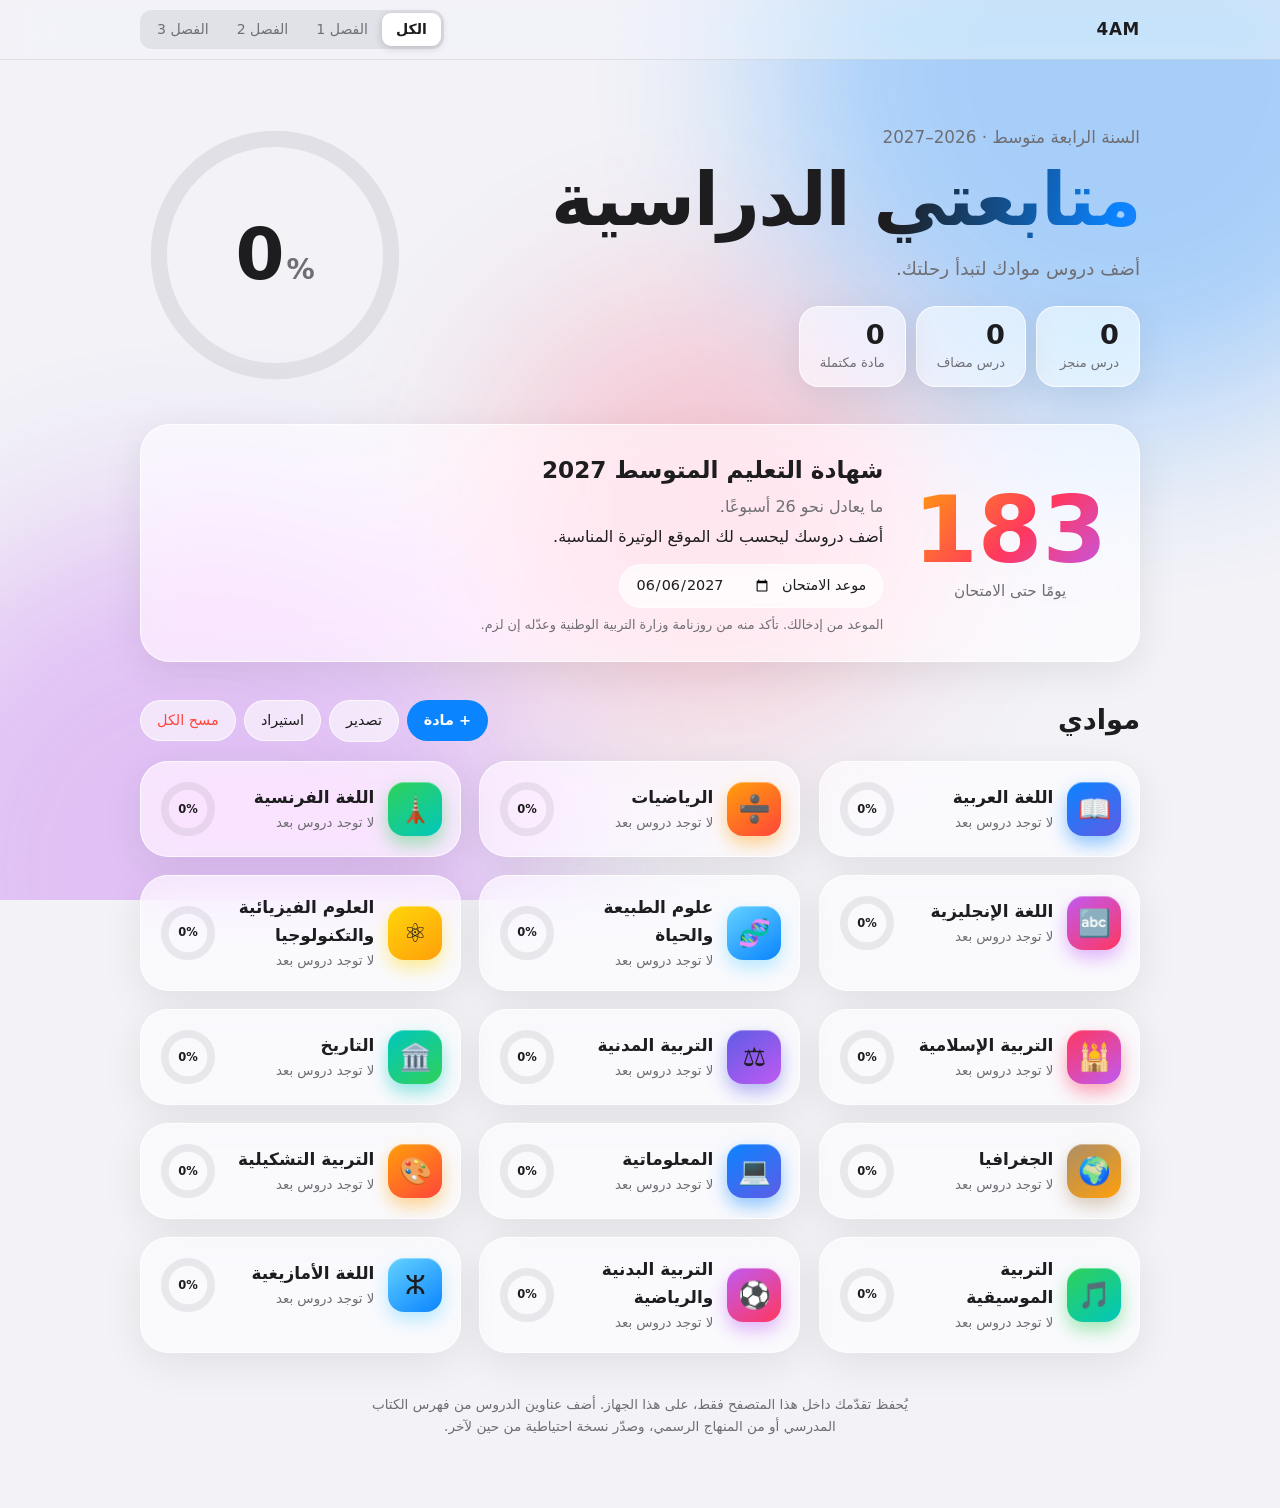
==== index.html @ 8579cd79 "Add files via upload" ====
<!doctype html>
<html lang="ar" dir="rtl">
<head>
<meta charset="utf-8">
<meta name="viewport" content="width=device-width, initial-scale=1, viewport-fit=cover">
<meta name="color-scheme" content="light dark">
<title>متابعة دراسية · 4 متوسط 2026–2027</title>
<link rel="stylesheet" href="style.css">
</head>
<body>
<div class="orbs" aria-hidden="true"><i></i><i></i><i></i></div>
<header class="bar"><div class="bar-in">
  <b class="logo">4AM</b>
  <div class="seg" id="terms" role="group" aria-label="الفصل الدراسي">
    <span class="thumb"></span>
    <button data-term="all">الكل</button><button data-term="1">الفصل 1</button><button data-term="2">الفصل 2</button><button data-term="3">الفصل 3</button>
  </div>
</div></header>

<main>
  <section class="hero">
    <div class="hero-t">
      <p class="sub">السنة الرابعة متوسط · 2026–2027</p>
      <h1>متابعتي الدراسية</h1>
      <p id="msg" class="msg" aria-live="polite"></p>
      <div class="chips">
        <div class="chip"><b id="cD">0</b><span>درس منجز</span></div>
        <div class="chip"><b id="cN">0</b><span>درس مضاف</span></div>
        <div class="chip"><b id="cS">0</b><span>مادة مكتملة</span></div>
      </div>
    </div>
    <div class="ring big-ring">
      <svg viewBox="0 0 200 200" aria-hidden="true"><defs><linearGradient id="g" x1="0" y1="0" x2="1" y2="1"><stop offset="0" stop-color="#0a84ff"/><stop offset=".5" stop-color="#bf5af2"/><stop offset="1" stop-color="#ff375f"/></linearGradient></defs>
        <circle class="bg" cx="100" cy="100" r="86" pathLength="100"/><circle id="hr" class="fg" cx="100" cy="100" r="86" pathLength="100" stroke="url(#g)"/></svg>
      <div class="ring-n"><span id="pct">0</span><small>%</small></div>
    </div>
  </section>

  <section class="bem" aria-label="العد التنازلي لشهادة التعليم المتوسط">
    <div class="bem-n"><b id="bemD">0</b><span id="bemU"></span></div>
    <div class="bem-t">
      <h2>شهادة التعليم المتوسط 2027</h2>
      <p id="bemS" class="bem-p mut"></p>
      <p id="bemP" class="bem-p"></p>
      <label class="pill dateP">موعد الامتحان <input type="date" id="bemDate"></label>
      <small class="mut">الموعد من إدخالك. تأكد منه من روزنامة وزارة التربية الوطنية وعدّله إن لزم.</small>
    </div>
  </section>

  <div class="sec-h">
    <h2>موادي</h2>
    <div class="tools">
      <button class="pill pri" id="addSubject">+ مادة</button>
      <button class="pill" id="exp">تصدير</button>
      <button class="pill" id="imp">استيراد</button>
      <button class="pill danger" id="rst">مسح الكل</button>
    </div>
  </div>
  <div id="grid" class="grid intro"></div>
  <p class="note">يُحفظ تقدّمك داخل هذا المتصفح فقط، على هذا الجهاز. أضف عناوين الدروس من فهرس الكتاب المدرسي أو من المنهاج الرسمي، وصدّر نسخة احتياطية من حين لآخر.</p>
</main>

<div id="sheet" class="sheet" hidden><div class="back" data-close></div><section class="panel" role="dialog" aria-modal="true" aria-labelledby="sT"></section></div>
<div id="fx" aria-hidden="true"></div>
<div id="toast" role="status" aria-live="polite"></div>
<input type="file" id="file" accept="application/json" hidden>
<script src="app.js"></script>
</body>
</html>
---- style.css ----
:root{--bg:#f2f2f7;--tx:#1d1d1f;--mu:#6e6e73;--glass:rgba(255,255,255,.6);--gb:rgba(255,255,255,.75);--ln:rgba(0,0,0,.08);--fill:rgba(120,120,128,.14);--thumb:#fff;--ac:#0a84ff;--dg:#ff453a;--sh:0 10px 40px rgba(0,0,0,.08);--ob:.32;
  font-family:-apple-system,BlinkMacSystemFont,"SF Pro Display","SF Arabic","Segoe UI",Tahoma,"Noto Sans Arabic",system-ui,sans-serif}
@media (prefers-color-scheme:dark){:root{--bg:#000;--tx:#f5f5f7;--mu:#a1a1a6;--glass:rgba(44,44,46,.55);--gb:rgba(255,255,255,.1);--ln:rgba(255,255,255,.1);--fill:rgba(120,120,128,.28);--thumb:#636366;--sh:0 10px 40px rgba(0,0,0,.5);--ob:.4}}
*{box-sizing:border-box}
body{margin:0;background:var(--bg);color:var(--tx);line-height:1.65;-webkit-text-size-adjust:100%;padding:0 env(safe-area-inset-right) env(safe-area-inset-bottom) env(safe-area-inset-left)}
button,input,select,textarea{font:inherit;color:inherit}button{cursor:pointer}
button:active{transform:scale(.96)}
:focus-visible{outline:3px solid var(--ac);outline-offset:2px}

.orbs{position:fixed;inset:0;overflow:hidden;z-index:-1}
.orbs i{position:absolute;width:55vmax;height:55vmax;border-radius:50%;filter:blur(90px);opacity:var(--ob);animation:drift 22s ease-in-out infinite alternate}
.orbs i:nth-child(1){background:#0a84ff;top:-22vmax;right:-15vmax}
.orbs i:nth-child(2){background:#bf5af2;bottom:-25vmax;left:-12vmax;animation-delay:-8s}
.orbs i:nth-child(3){background:#ff375f;width:34vmax;height:34vmax;top:32%;left:38%;opacity:calc(var(--ob) * .7);animation-delay:-14s}
@keyframes drift{to{transform:translate(7vmax,5vmax) scale(1.18)}}

.bar{position:sticky;top:0;z-index:20;padding-top:env(safe-area-inset-top);background:color-mix(in srgb,var(--bg) 55%,transparent);-webkit-backdrop-filter:saturate(180%) blur(24px);backdrop-filter:saturate(180%) blur(24px);border-bottom:1px solid var(--ln)}
.bar-in{max-width:1040px;margin:auto;padding:10px 20px;display:flex;align-items:center;justify-content:space-between;gap:12px}
.logo{font-size:1.05rem;font-weight:800;letter-spacing:.04em}
.seg{position:relative;display:flex;background:var(--fill);border-radius:12px;padding:3px}
.seg button{position:relative;z-index:1;border:0;background:none;padding:5px 14px;border-radius:9px;font-size:.88rem;color:var(--mu);transition:color .25s}
.seg button[aria-pressed=true]{color:var(--tx);font-weight:600}
.thumb{position:absolute;top:3px;bottom:3px;left:0;width:0;border-radius:9px;background:var(--thumb);box-shadow:0 2px 8px rgba(0,0,0,.18);transition:transform .45s cubic-bezier(.2,.9,.25,1.1),width .3s}

main{max-width:1040px;margin:auto;padding:12px 20px 70px}
.hero{display:grid;grid-template-columns:1fr auto;gap:36px;align-items:center;padding:48px 0 34px}
.sub{margin:0;color:var(--mu);font-size:1.05rem;font-weight:500}
h1{margin:4px 0 10px;font-size:clamp(2.5rem,7.5vw,4.6rem);line-height:1.2;font-weight:800;letter-spacing:-.02em;background:linear-gradient(100deg,var(--tx) 25%,#0a84ff,#bf5af2,#ff375f,var(--tx) 75%);background-size:260% 100%;-webkit-background-clip:text;background-clip:text;color:transparent;animation:shine 9s linear infinite}
@keyframes shine{to{background-position:-260% 0}}
.msg{margin:0 0 22px;font-size:1.15rem;color:var(--mu);max-width:30ch}
.chips{display:flex;flex-wrap:wrap;gap:10px}
.chip{display:grid;padding:12px 20px;border-radius:20px;background:var(--glass);border:1px solid var(--gb);-webkit-backdrop-filter:blur(24px) saturate(180%);backdrop-filter:blur(24px) saturate(180%);box-shadow:var(--sh);min-width:104px}
.chip b{font-size:1.7rem;line-height:1.2;font-variant-numeric:tabular-nums}.chip span{color:var(--mu);font-size:.82rem}

.ring{position:relative;display:grid;place-items:center}
.ring svg{width:100%;transform:rotate(-90deg)}
.ring circle{fill:none;stroke-width:12;stroke-linecap:round}
.ring .bg{stroke:var(--fill)}
.ring .fg{stroke-dasharray:100;stroke-dashoffset:100;transition:stroke-dashoffset 1.1s cubic-bezier(.2,.8,.2,1),opacity .3s}
.big-ring{width:min(62vw,270px)}
.big-ring .fg{filter:drop-shadow(0 0 10px rgba(191,90,242,.55))}
.ring-n{position:absolute;display:flex;align-items:baseline;gap:2px;font-weight:800;font-size:clamp(2.8rem,10vw,4.4rem);font-variant-numeric:tabular-nums;direction:ltr}
.ring-n small{font-size:.4em;color:var(--mu);font-weight:600}
.ring.sm{width:58px;flex:none}.ring.sm circle{stroke-width:8}.ring.sm .fg{stroke:var(--c1)}
.ring.sm em{position:absolute;font-style:normal;font-size:.72rem;font-weight:700;direction:ltr}

.sec-h{display:flex;flex-wrap:wrap;align-items:center;justify-content:space-between;gap:12px;margin:8px 0 18px}
h2{margin:0;font-size:1.7rem;font-weight:700}
.tools{display:flex;flex-wrap:wrap;gap:8px}
.pill{border:0;background:var(--glass);border:1px solid var(--gb);-webkit-backdrop-filter:blur(20px);backdrop-filter:blur(20px);padding:8px 16px;border-radius:99px;font-size:.9rem;transition:background .2s,transform .15s}
.pill:hover{background:var(--fill)}
.pill.pri{background:var(--ac);color:#fff;border-color:transparent;font-weight:600}.pill.pri:hover{background:var(--ac);filter:brightness(1.1)}
.danger{color:var(--dg)}

.grid{display:grid;grid-template-columns:repeat(auto-fill,minmax(300px,1fr));gap:18px}
.card{position:relative;border-radius:28px;background:var(--glass);border:1px solid var(--gb);-webkit-backdrop-filter:blur(24px) saturate(180%);backdrop-filter:blur(24px) saturate(180%);box-shadow:var(--sh);overflow:hidden;transition:transform .35s cubic-bezier(.2,.8,.2,1),box-shadow .35s;will-change:transform}
.card:hover{box-shadow:0 24px 60px color-mix(in srgb,var(--c1) 28%,transparent)}
.card::before{content:"";position:absolute;inset:0;background:radial-gradient(280px circle at var(--mx,50%) var(--my,0%),color-mix(in srgb,var(--c1) 26%,transparent),transparent 70%);opacity:0;transition:opacity .3s;pointer-events:none}
.card:hover::before{opacity:1}
.intro .card{animation:rise .7s cubic-bezier(.2,.8,.2,1) backwards;animation-delay:calc(var(--i) * 50ms)}
@keyframes rise{from{opacity:0;transform:translateY(26px) scale(.96)}}
.cbtn{all:unset;box-sizing:border-box;position:relative;display:flex;align-items:center;gap:14px;width:100%;padding:18px;cursor:pointer}
.cbtn:focus-visible{outline:3px solid var(--ac);outline-offset:-3px;border-radius:28px}
.ico{width:54px;height:54px;border-radius:16px;display:grid;place-items:center;font-size:1.65rem;flex:none;background:linear-gradient(145deg,var(--c1),var(--c2));box-shadow:0 8px 18px color-mix(in srgb,var(--c1) 45%,transparent),inset 0 1px 0 rgba(255,255,255,.35)}
.txt{flex:1;display:grid;min-width:0}.txt b{font-size:1.06rem}.txt small{color:var(--mu)}

.sheet{position:fixed;inset:0;z-index:50;display:flex;align-items:flex-end;justify-content:center}
.sheet[hidden]{display:none}
.back{position:absolute;inset:0;background:rgba(0,0,0,.38);-webkit-backdrop-filter:blur(10px);backdrop-filter:blur(10px);opacity:0;transition:opacity .35s}
.on .back{opacity:1}
.panel{position:relative;width:min(660px,100%);max-height:90dvh;display:flex;flex-direction:column;background:color-mix(in srgb,var(--bg) 80%,transparent);-webkit-backdrop-filter:blur(44px) saturate(190%);backdrop-filter:blur(44px) saturate(190%);border:1px solid var(--gb);border-radius:30px 30px 0 0;box-shadow:0 -20px 80px rgba(0,0,0,.3);transform:translateY(100%);transition:transform .5s cubic-bezier(.2,.9,.25,1.05)}
.on .panel{transform:none}
@media (min-width:700px){.sheet{align-items:center}.panel{border-radius:30px;opacity:0;transform:translateY(30px) scale(.93);transition:transform .5s cubic-bezier(.2,.9,.25,1.1),opacity .3s}.on .panel{opacity:1;transform:none}}
.ph{display:flex;align-items:center;gap:14px;padding:20px;border-bottom:1px solid var(--ln)}
.ph .txt h3{margin:0;font-size:1.3rem}
.close{border:0;background:var(--fill);width:34px;height:34px;border-radius:50%;color:var(--mu);flex:none}
.pb{padding:8px 20px 24px;overflow:auto;overscroll-behavior:contain}
.ls{list-style:none;margin:6px 0 16px;padding:0}
.ls li{display:flex;align-items:center;gap:10px;padding:11px 0;border-bottom:1px solid var(--ln)}
.ls li:last-child{border:0}
.ls label{flex:1;display:flex;align-items:center;gap:12px;cursor:pointer}
.ls input{position:absolute;opacity:0;width:1px;height:1px}
.ck{width:26px;height:26px;border-radius:50%;border:2px solid var(--mu);display:grid;place-items:center;flex:none;transition:background .25s,border-color .25s}
.ck svg{width:16px;fill:none;stroke:#fff;stroke-width:3;stroke-linecap:round;stroke-linejoin:round}
.ck path{stroke-dasharray:1;stroke-dashoffset:1;transition:stroke-dashoffset .35s .1s}
input:focus-visible+.ck{outline:3px solid var(--ac);outline-offset:2px}
input:checked+.ck{background:var(--c1);border-color:var(--c1);animation:pop .4s}
input:checked+.ck path{stroke-dashoffset:0}
@keyframes pop{40%{transform:scale(1.25)}}
.lt{transition:color .3s}.done .lt{color:var(--mu);text-decoration:line-through}
.ls em{font-style:normal;font-size:.76rem;color:var(--mu);background:var(--fill);padding:1px 10px;border-radius:99px}
.x{border:0;background:none;color:var(--mu);padding:4px 8px;border-radius:8px}.x:hover{color:var(--dg)}
.empty{color:var(--mu);text-align:center;padding:18px 0}
form{display:flex;flex-wrap:wrap;gap:8px;margin:0 0 12px}
input[name=t],textarea,select{background:var(--fill);border:0;border-radius:14px;padding:11px 14px}
input[name=t]{flex:1 1 200px}textarea{flex:1 1 100%;resize:vertical}
form button{border:0;background:var(--c1);color:#fff;padding:11px 22px;border-radius:14px;font-weight:600}
details{margin-bottom:14px}summary{cursor:pointer;color:var(--ac);padding:4px 0}
.row{display:flex;gap:8px;flex-wrap:wrap}

#fx{position:fixed;inset:0;pointer-events:none;z-index:80;overflow:hidden}
.note{color:var(--mu);font-size:.85rem;text-align:center;max-width:560px;margin:40px auto 0}
#toast{position:fixed;inset:auto 0 calc(24px + env(safe-area-inset-bottom)) 0;margin:auto;width:max-content;max-width:90vw;z-index:90;background:var(--tx);color:var(--bg);padding:10px 20px;border-radius:99px;font-size:.9rem;opacity:0;transform:translateY(14px);transition:.3s;pointer-events:none}
#toast.show{opacity:1;transform:none}
@media (max-width:720px){.hero{grid-template-columns:1fr;text-align:center;justify-items:center;padding-top:30px}.msg{margin-inline:auto}.chips{justify-content:center}.bar-in{justify-content:center}.logo{display:none}}
@media (prefers-reduced-motion:reduce){*,*::before{animation:none!important;transition:none!important}}

.bem{display:flex;align-items:center;gap:30px;padding:26px 32px;margin:0 0 36px;border-radius:30px;background:var(--glass);border:1px solid var(--gb);-webkit-backdrop-filter:blur(24px) saturate(180%);backdrop-filter:blur(24px) saturate(180%);box-shadow:var(--sh)}
.bem-n{display:grid;justify-items:center;min-width:160px;text-align:center}
.bem-n b{font-size:clamp(3.8rem,13vw,5.8rem);line-height:1.05;font-weight:800;font-variant-numeric:tabular-nums;background:linear-gradient(135deg,#ff9f0a,#ff375f 55%,#bf5af2);-webkit-background-clip:text;background-clip:text;color:transparent}
.bem-n span{color:var(--mu);font-size:.95rem}
.bem-t h2{font-size:1.45rem}
.bem-p{margin:4px 0}.mut{color:var(--mu)}
small.mut{display:block;font-size:.8rem}
.dateP{display:inline-flex;gap:10px;align-items:center;margin:10px 0 6px}
.dateP input{background:none;border:0;color:inherit;font:inherit;color-scheme:light dark}
.icons{display:flex;flex-wrap:wrap;gap:6px;margin:8px 0}
.ic{font-size:1.2rem;padding:6px 12px}
@media (max-width:720px){.bem{flex-direction:column;text-align:center;padding:22px}}
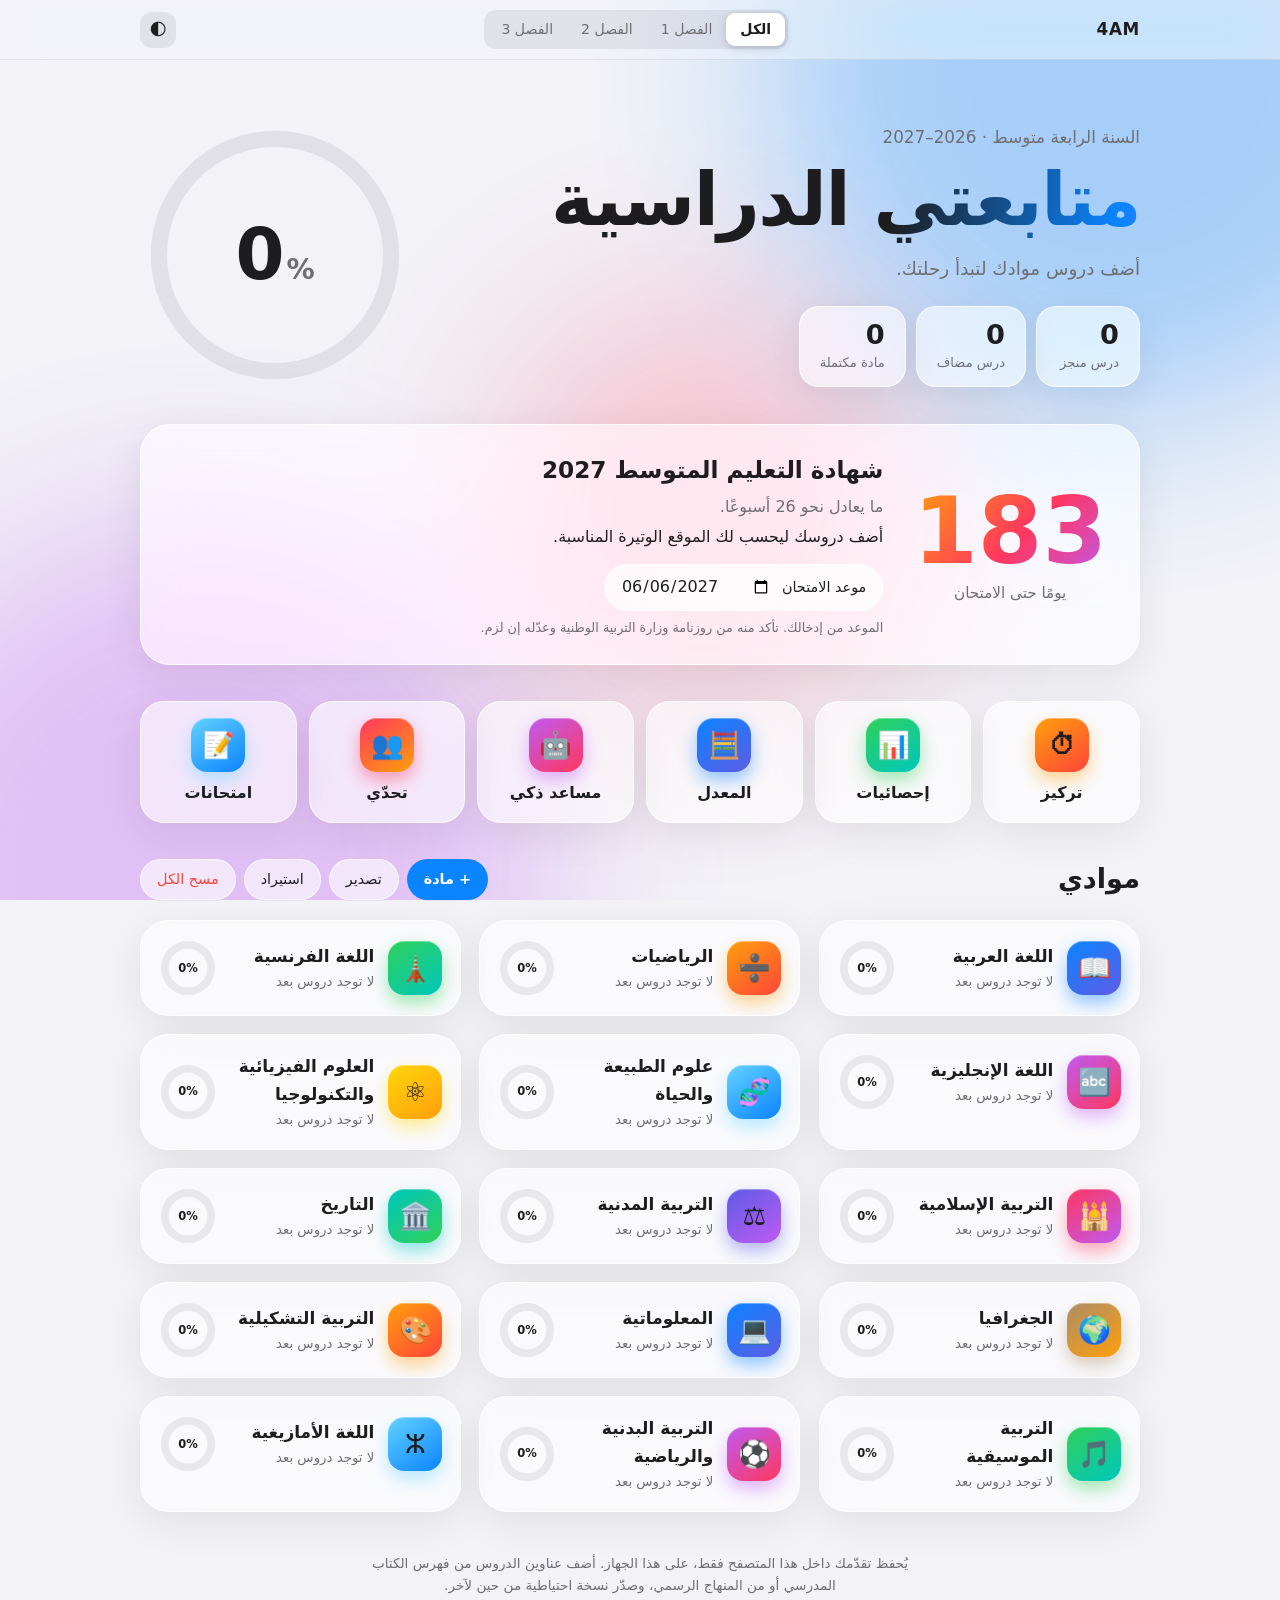
==== commit 8b9e4149: "Add files via upload" ====
--- a/index.html
+++ b/index.html
@@ -5,6 +5,10 @@
 <meta name="viewport" content="width=device-width, initial-scale=1, viewport-fit=cover">
 <meta name="color-scheme" content="light dark">
 <title>متابعة دراسية · 4 متوسط 2026–2027</title>
+<meta name="theme-color" content="#f2f2f7">
+<meta name="mobile-web-app-capable" content="yes">
+<link rel="icon" href="data:image/svg+xml,%3Csvg xmlns='http://www.w3.org/2000/svg' viewBox='0 0 100 100'%3E%3Ctext y='.9em' font-size='90'%3E📚%3C/text%3E%3C/svg%3E">
+<script>try{var m=localStorage.getItem('tracker-4am-theme');if(m==='light'||m==='dark')document.documentElement.setAttribute('data-theme',m)}catch(e){}</script>
 <link rel="stylesheet" href="style.css">
 </head>
 <body>
@@ -15,6 +19,7 @@
     <span class="thumb"></span>
     <button data-term="all">الكل</button><button data-term="1">الفصل 1</button><button data-term="2">الفصل 2</button><button data-term="3">الفصل 3</button>
   </div>
+  <button class="tbtn" id="themeBtn" type="button" aria-label="المظهر">🌓</button>
 </div></header>
 
 <main>
@@ -62,8 +67,11 @@
 
 <div id="sheet" class="sheet" hidden><div class="back" data-close></div><section class="panel" role="dialog" aria-modal="true" aria-labelledby="sT"></section></div>
 <div id="fx" aria-hidden="true"></div>
+<dialog id="dlg" aria-labelledby="dT"></dialog>
 <div id="toast" role="status" aria-live="polite"></div>
 <input type="file" id="file" accept="application/json" hidden>
+<div id="tool" class="sheet" hidden><div class="back" data-tc></div><section class="panel" role="dialog" aria-modal="true"></section></div>
+<script src="extras.js"></script>
 <script src="app.js"></script>
 </body>
 </html>
--- a/style.css
+++ b/style.css
@@ -1,6 +1,8 @@
 :root{--bg:#f2f2f7;--tx:#1d1d1f;--mu:#6e6e73;--glass:rgba(255,255,255,.6);--gb:rgba(255,255,255,.75);--ln:rgba(0,0,0,.08);--fill:rgba(120,120,128,.14);--thumb:#fff;--ac:#0a84ff;--dg:#ff453a;--sh:0 10px 40px rgba(0,0,0,.08);--ob:.32;
   font-family:-apple-system,BlinkMacSystemFont,"SF Pro Display","SF Arabic","Segoe UI",Tahoma,"Noto Sans Arabic",system-ui,sans-serif}
-@media (prefers-color-scheme:dark){:root{--bg:#000;--tx:#f5f5f7;--mu:#a1a1a6;--glass:rgba(44,44,46,.55);--gb:rgba(255,255,255,.1);--ln:rgba(255,255,255,.1);--fill:rgba(120,120,128,.28);--thumb:#636366;--sh:0 10px 40px rgba(0,0,0,.5);--ob:.4}}
+:root[data-theme=light]{color-scheme:light}
+:root[data-theme=dark]{color-scheme:dark;--bg:#000;--tx:#f5f5f7;--mu:#a1a1a6;--glass:rgba(44,44,46,.55);--gb:rgba(255,255,255,.1);--ln:rgba(255,255,255,.1);--fill:rgba(120,120,128,.28);--thumb:#636366;--sh:0 10px 40px rgba(0,0,0,.5);--ob:.4}
+@media (prefers-color-scheme:dark){:root:not([data-theme=light]){--bg:#000;--tx:#f5f5f7;--mu:#a1a1a6;--glass:rgba(44,44,46,.55);--gb:rgba(255,255,255,.1);--ln:rgba(255,255,255,.1);--fill:rgba(120,120,128,.28);--thumb:#636366;--sh:0 10px 40px rgba(0,0,0,.5);--ob:.4}}
 *{box-sizing:border-box}
 body{margin:0;background:var(--bg);color:var(--tx);line-height:1.65;-webkit-text-size-adjust:100%;padding:0 env(safe-area-inset-right) env(safe-area-inset-bottom) env(safe-area-inset-left)}
 button,input,select,textarea{font:inherit;color:inherit}button{cursor:pointer}
@@ -52,7 +54,7 @@
 .pill.pri{background:var(--ac);color:#fff;border-color:transparent;font-weight:600}.pill.pri:hover{background:var(--ac);filter:brightness(1.1)}
 .danger{color:var(--dg)}
 
-.grid{display:grid;grid-template-columns:repeat(auto-fill,minmax(300px,1fr));gap:18px}
+.grid{display:grid;grid-template-columns:repeat(auto-fill,minmax(min(300px,100%),1fr));gap:18px}
 .card{position:relative;border-radius:28px;background:var(--glass);border:1px solid var(--gb);-webkit-backdrop-filter:blur(24px) saturate(180%);backdrop-filter:blur(24px) saturate(180%);box-shadow:var(--sh);overflow:hidden;transition:transform .35s cubic-bezier(.2,.8,.2,1),box-shadow .35s;will-change:transform}
 .card:hover{box-shadow:0 24px 60px color-mix(in srgb,var(--c1) 28%,transparent)}
 .card::before{content:"";position:absolute;inset:0;background:radial-gradient(280px circle at var(--mx,50%) var(--my,0%),color-mix(in srgb,var(--c1) 26%,transparent),transparent 70%);opacity:0;transition:opacity .3s;pointer-events:none}
@@ -113,7 +115,80 @@
 .bem-p{margin:4px 0}.mut{color:var(--mu)}
 small.mut{display:block;font-size:.8rem}
 .dateP{display:inline-flex;gap:10px;align-items:center;margin:10px 0 6px}
-.dateP input{background:none;border:0;color:inherit;font:inherit;color-scheme:light dark}
+.dateP input{background:none;border:0;color:inherit;font:inherit;color-scheme:inherit}
 .icons{display:flex;flex-wrap:wrap;gap:6px;margin:8px 0}
 .ic{font-size:1.2rem;padding:6px 12px}
 @media (max-width:720px){.bem{flex-direction:column;text-align:center;padding:22px}}
+
+/* ===== v2: مظهر يدوي، حوارات، تحسينات الهاتف ===== */
+html{-webkit-tap-highlight-color:transparent}
+button,label,summary,select{touch-action:manipulation}
+.tbtn{border:0;background:var(--fill);width:36px;height:36px;border-radius:12px;font-size:1.05rem;flex:none;display:grid;place-items:center}
+.x.fl{filter:grayscale(1);opacity:.4}.x.fl.on{filter:none;opacity:1}
+.ls li{gap:2px}.ls em{margin-inline:6px}
+.grip{display:none}.ph{touch-action:none}
+.pb{padding-bottom:calc(24px + env(safe-area-inset-bottom))}
+.dateP input{font-size:16px}
+#toast.act{pointer-events:auto;display:flex;align-items:center;gap:12px}
+#toast button{border:0;background:none;color:var(--ac);font-weight:700;padding:4px 8px}
+#dlg{border:1px solid var(--gb);border-radius:26px;background:var(--bg);color:var(--tx);width:min(380px,92vw);padding:22px;box-shadow:0 30px 80px rgba(0,0,0,.35)}
+#dlg::backdrop{background:rgba(0,0,0,.4);-webkit-backdrop-filter:blur(8px);backdrop-filter:blur(8px)}
+#dlg h3{margin:0 0 4px;font-size:1.15rem}
+#dlg form{display:grid;gap:14px;margin:0}
+#dlg input{background:var(--fill);border:0;border-radius:14px;padding:12px 14px;width:100%;font-size:16px}
+#dlg .row{flex-wrap:nowrap}
+#dlg button{flex:1;border:0;border-radius:14px;padding:12px;font-weight:600;background:var(--fill);color:var(--tx)}
+#dlg button[value=ok]{background:var(--ac);color:#fff}
+#dlg .dg button[value=ok]{background:var(--dg)}
+@media (pointer:coarse){.pill{min-height:44px}.x{min-width:44px;min-height:44px}.close{width:42px;height:42px}.ls label{min-height:44px}.ck{width:28px;height:28px}.seg button{min-height:38px}}
+@media (max-width:720px){
+ main{padding-inline:16px}
+ .orbs i{filter:blur(56px);animation:none}
+ .card,.chip,.bem,.pill{-webkit-backdrop-filter:none;backdrop-filter:none}
+ .card{will-change:auto}
+ .bar-in{gap:8px}.seg{flex:1;max-width:430px}.seg button{flex:1;padding:6px 2px;font-size:.84rem}
+ .sec-h{flex-direction:column;align-items:stretch}
+ .tools{display:grid;grid-template-columns:repeat(3,1fr)}.tools .pri{grid-column:1/-1}
+ .hero{gap:20px}
+}
+@media (max-width:699px){
+ .panel{max-height:92dvh}
+ .grip{display:block;position:absolute;top:8px;left:50%;width:40px;height:5px;margin-left:-20px;border-radius:3px;background:var(--fill)}
+ .ph{padding-top:26px}
+}
+
+/* ===== v3: الأدوات ===== */
+#tool{z-index:55}
+.tg{display:grid;grid-template-columns:repeat(auto-fit,minmax(104px,1fr));gap:12px;margin:0 0 34px}
+.tl{border:1px solid var(--gb);background:var(--glass);-webkit-backdrop-filter:blur(20px);backdrop-filter:blur(20px);border-radius:24px;padding:16px 8px;display:grid;justify-items:center;gap:8px;box-shadow:var(--sh);font-weight:600;transition:transform .2s}
+.tl:hover{transform:translateY(-3px)}
+.tmchip{position:fixed;z-index:60;inset-inline-start:16px;bottom:calc(20px + env(safe-area-inset-bottom));border:0;border-radius:99px;padding:12px 20px;background:var(--ac);color:#fff;font-weight:700;font-variant-numeric:tabular-nums;box-shadow:0 10px 30px rgba(10,132,255,.5);direction:ltr}
+.tmchip[hidden]{display:none}
+.tc{display:grid;justify-items:center;gap:14px;padding:10px 0}
+.tc .big-ring{width:min(70vw,250px)}
+.fl{display:grid;gap:6px;color:var(--mu);font-size:.9rem;margin:10px 0}
+.fl select,.pb select{background:var(--fill);border:0;border-radius:14px;padding:12px 14px;width:100%;font-size:16px}
+.chs{display:flex;flex-wrap:wrap;gap:8px;margin:10px 0}
+.pb h4{margin:22px 0 8px;font-size:1.02rem}
+.pb .chips.st{margin:8px 0}.chips.st .chip{flex:1;min-width:90px;padding:10px 12px}.chips.st .chip b{font-size:1.35rem}
+.pbar{height:10px;border-radius:99px;background:var(--fill);overflow:hidden;margin:6px 0 12px}
+.pbar i{display:block;height:100%;border-radius:99px;background:linear-gradient(90deg,#0a84ff,#bf5af2,#ff375f);transition:width .6s}
+.tip{background:var(--fill);border-radius:16px;padding:12px 14px;margin:12px 0;line-height:1.7}
+.hm{display:grid;grid-auto-flow:column;grid-template-rows:repeat(7,1fr);gap:4px;direction:rtl}
+.hm i{aspect-ratio:1;border-radius:4px;background:var(--fill)}.hm .nx{visibility:hidden}
+.hm .l1{background:color-mix(in srgb,var(--ac) 28%,var(--fill))}.hm .l2{background:color-mix(in srgb,var(--ac) 52%,var(--fill))}.hm .l3{background:color-mix(in srgb,var(--ac) 76%,var(--fill))}.hm .l4{background:var(--ac)}
+.vbs{display:flex;gap:8px;align-items:flex-end;height:130px}
+.vb{flex:1;height:100%;display:flex;flex-direction:column;justify-content:flex-end;align-items:center;gap:6px}
+.vb span{width:100%;border-radius:8px 8px 4px 4px;background:linear-gradient(180deg,#bf5af2,#0a84ff);min-height:3px}.vb small{color:var(--mu);font-size:.68rem}
+.hb{display:grid;grid-template-columns:96px 1fr 52px;gap:8px;align-items:center;margin:8px 0;font-size:.88rem}
+.hb div{height:10px;border-radius:99px;background:var(--fill);overflow:hidden}.hb i{display:block;height:100%;border-radius:99px;background:linear-gradient(90deg,var(--c1),var(--c2))}
+.hb span{overflow:hidden;text-overflow:ellipsis;white-space:nowrap}.hb small{color:var(--mu);text-align:end}
+.sc{overflow-x:auto;margin:0 -4px}.mt{border-collapse:collapse;width:100%;min-width:480px;font-size:.88rem}
+.mt th,.mt td{padding:4px 3px;text-align:center}.mt th:first-child{text-align:start;min-width:110px;font-weight:600}.mt thead th{color:var(--mu);font-weight:500;font-size:.78rem}
+.mt input{width:100%;min-width:42px;border:0;background:var(--fill);border-radius:10px;padding:9px 2px;text-align:center;font-size:16px}.mt .av{font-weight:700;font-variant-numeric:tabular-nums}
+.chat{display:grid;gap:8px;max-height:42dvh;overflow:auto;margin:12px 0;overscroll-behavior:contain}
+.msg2{padding:10px 14px;border-radius:18px;max-width:92%;line-height:1.75}.msg2.user{background:var(--ac);color:#fff;justify-self:start}.msg2.assistant{background:var(--fill);justify-self:end}
+.lb{list-style:none;padding:0;margin:0;display:grid;gap:8px}.lb li{display:grid;grid-template-columns:34px 1fr auto;gap:2px 10px;align-items:center;background:var(--fill);border-radius:16px;padding:10px 14px}
+.lb li.me{outline:2px solid var(--ac)}.lb small{grid-column:2}.lb .x{grid-row:1/3;grid-column:3}.lb span{font-size:1.3rem;grid-row:1/3}
+.ls .txt small{font-size:.76rem}.ls a.x{text-decoration:none;display:inline-grid;place-items:center}
+.fi{flex:1 1 90px!important}
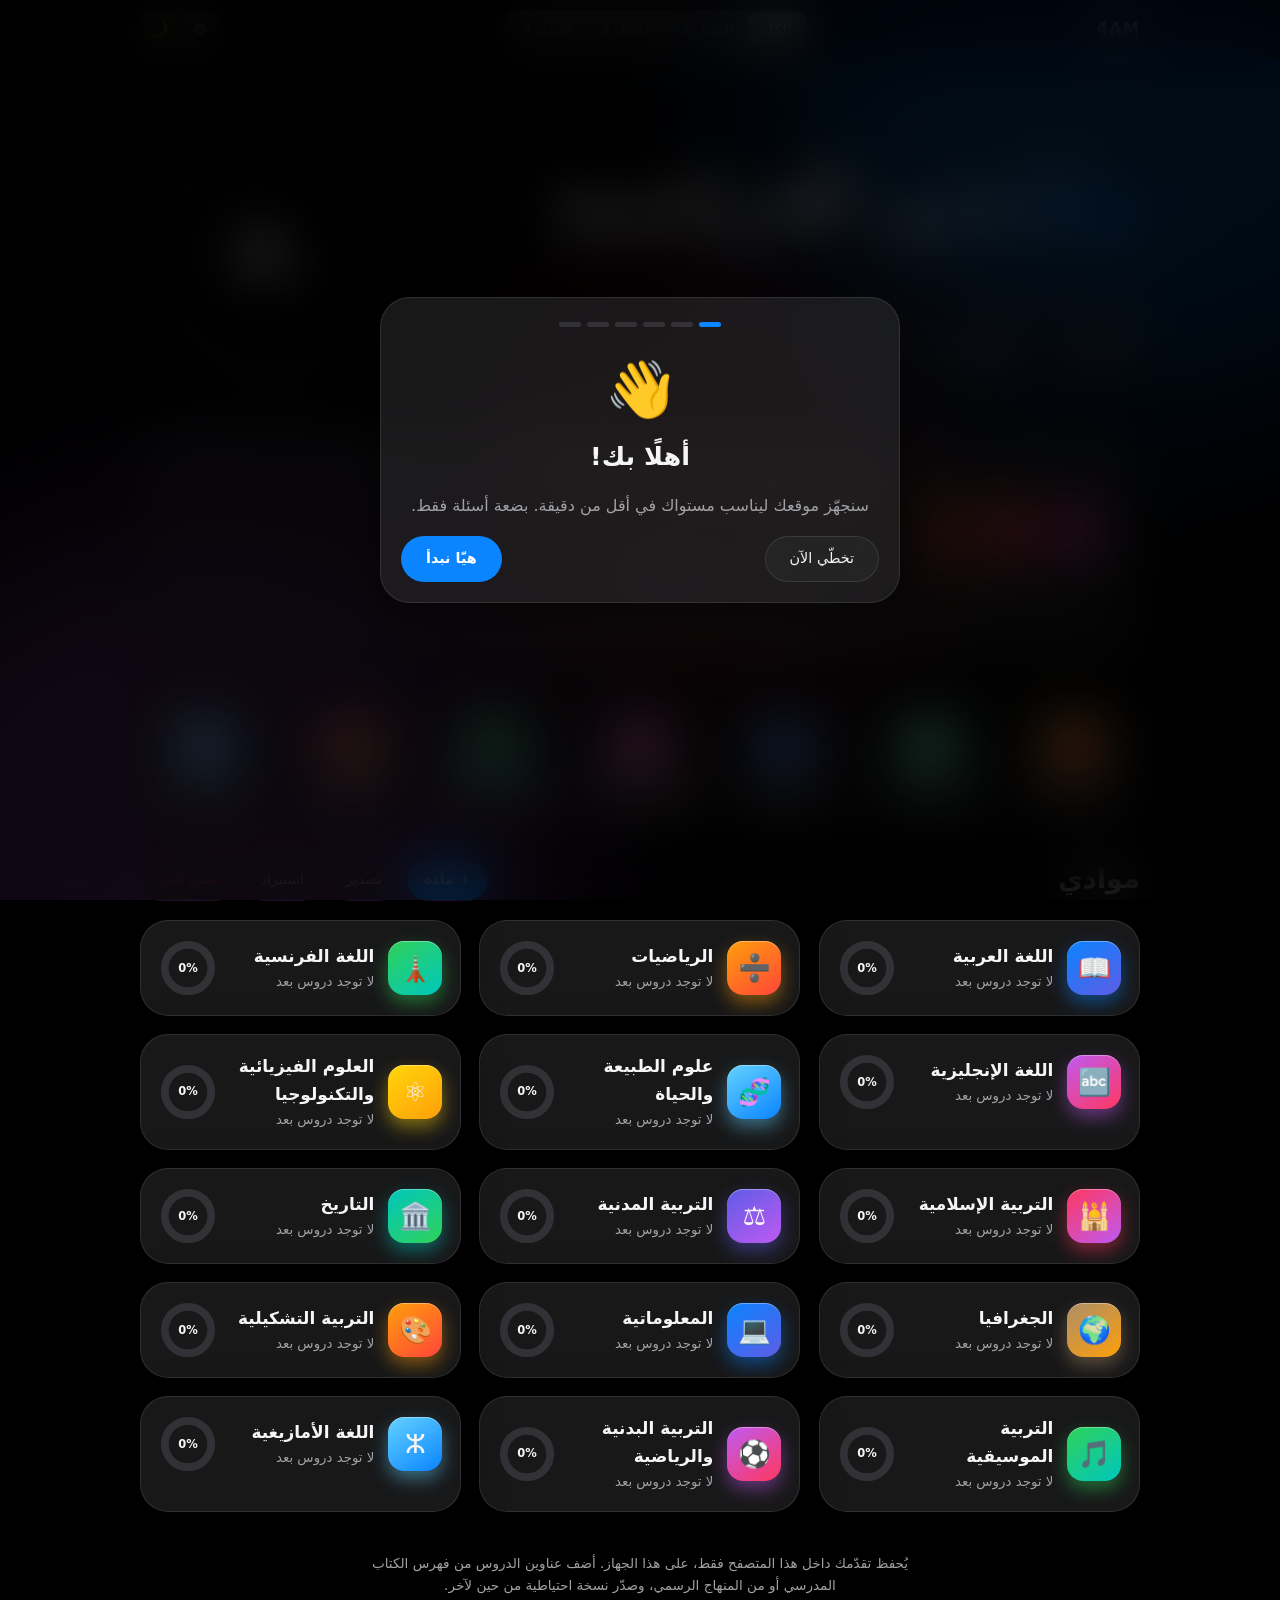
==== commit 48988b84: "Add files via upload" ====
--- a/index.html
+++ b/index.html
@@ -3,29 +3,30 @@
 <head>
 <meta charset="utf-8">
 <meta name="viewport" content="width=device-width, initial-scale=1, viewport-fit=cover">
-<meta name="color-scheme" content="light dark">
+<meta name="color-scheme" content="dark light">
 <title>متابعة دراسية · 4 متوسط 2026–2027</title>
-<meta name="theme-color" content="#f2f2f7">
+<meta name="theme-color" content="#000000">
 <meta name="mobile-web-app-capable" content="yes">
 <link rel="icon" href="data:image/svg+xml,%3Csvg xmlns='http://www.w3.org/2000/svg' viewBox='0 0 100 100'%3E%3Ctext y='.9em' font-size='90'%3E📚%3C/text%3E%3C/svg%3E">
-<script>try{var m=localStorage.getItem('tracker-4am-theme');if(m==='light'||m==='dark')document.documentElement.setAttribute('data-theme',m)}catch(e){}</script>
+<script>try{var m=localStorage.getItem('tracker-4am-theme')||'dark';if(m==='light'||m==='dark')document.documentElement.setAttribute('data-theme',m)}catch(e){document.documentElement.setAttribute('data-theme','dark')}</script>
+<script src="ui.js"></script>
 <link rel="stylesheet" href="style.css">
 </head>
 <body>
 <div class="orbs" aria-hidden="true"><i></i><i></i><i></i></div>
 <header class="bar"><div class="bar-in">
-  <b class="logo">4AM</b>
+  <b class="logo" id="logo">4AM</b>
   <div class="seg" id="terms" role="group" aria-label="الفصل الدراسي">
     <span class="thumb"></span>
     <button data-term="all">الكل</button><button data-term="1">الفصل 1</button><button data-term="2">الفصل 2</button><button data-term="3">الفصل 3</button>
   </div>
-  <button class="tbtn" id="themeBtn" type="button" aria-label="المظهر">🌓</button>
+  <span class="tbs"><button class="tbtn" id="setBtn" type="button" aria-label="الإعدادات">⚙️</button><button class="tbtn" id="themeBtn" type="button" aria-label="المظهر">🌙</button></span>
 </div></header>
 
 <main>
   <section class="hero">
     <div class="hero-t">
-      <p class="sub">السنة الرابعة متوسط · 2026–2027</p>
+      <p class="sub" id="sub">السنة الرابعة متوسط · 2026–2027</p>
       <h1>متابعتي الدراسية</h1>
       <p id="msg" class="msg" aria-live="polite"></p>
       <div class="chips">
@@ -41,7 +42,7 @@
     </div>
   </section>
 
-  <section class="bem" aria-label="العد التنازلي لشهادة التعليم المتوسط">
+  <section class="bem" id="bem" aria-label="العد التنازلي لشهادة التعليم المتوسط">
     <div class="bem-n"><b id="bemD">0</b><span id="bemU"></span></div>
     <div class="bem-t">
       <h2>شهادة التعليم المتوسط 2027</h2>
@@ -72,6 +73,10 @@
 <input type="file" id="file" accept="application/json" hidden>
 <div id="tool" class="sheet" hidden><div class="back" data-tc></div><section class="panel" role="dialog" aria-modal="true"></section></div>
 <script src="extras.js"></script>
+<script src="ai.js"></script>
+<script src="guard.js"></script>
+<script src="onboard.js"></script>
+<script src="sync.js"></script>
 <script src="app.js"></script>
 </body>
 </html>
--- a/style.css
+++ b/style.css
@@ -192,3 +192,57 @@
 .lb li.me{outline:2px solid var(--ac)}.lb small{grid-column:2}.lb .x{grid-row:1/3;grid-column:3}.lb span{font-size:1.3rem;grid-row:1/3}
 .ls .txt small{font-size:.76rem}.ls a.x{text-decoration:none;display:inline-grid;place-items:center}
 .fi{flex:1 1 90px!important}
+
+/* ===== v4: افتراضي داكن، الواجهة الأولى، المدرّب، الأولياء ===== */
+[hidden]{display:none!important}
+.tbs{display:flex;gap:6px}
+.ptitle{font-weight:800;font-size:1.05rem}
+.ob{position:fixed;inset:0;z-index:100;display:grid;place-items:center;padding:16px;background:color-mix(in srgb,var(--bg) 78%,transparent);-webkit-backdrop-filter:blur(26px);backdrop-filter:blur(26px)}
+.obc{width:min(520px,100%);max-height:94dvh;overflow:auto;border-radius:30px;background:var(--glass);border:1px solid var(--gb);box-shadow:var(--sh);padding:24px 20px calc(20px + env(safe-area-inset-bottom))}
+.dots{display:flex;gap:6px;justify-content:center;margin-bottom:18px}.dots i{width:22px;height:5px;border-radius:3px;background:var(--fill);transition:background .3s}.dots i.on{background:var(--ac)}
+.obs{animation:rise .45s cubic-bezier(.2,.8,.2,1);text-align:center}.obs h2{font-size:1.6rem;margin-bottom:10px}.obs .big{font-size:3.4rem}
+.obo{display:grid;grid-template-columns:repeat(auto-fit,minmax(128px,1fr));gap:10px;margin:16px 0}.obo.sm{grid-template-columns:repeat(4,1fr)}.obo.chp{grid-template-columns:repeat(auto-fill,minmax(150px,1fr))}
+.opt{border:2px solid transparent;background:var(--fill);border-radius:18px;padding:14px 8px;font-weight:700;display:grid;gap:6px;justify-items:center;font-size:.98rem;min-height:52px;align-content:center}
+.opt span{font-size:1.8rem}.opt.sel{border-color:var(--ac);background:color-mix(in srgb,var(--ac) 20%,var(--fill))}.opt.add{border-style:dashed;border-color:var(--mu);color:var(--mu)}
+.obf{display:flex;justify-content:space-between;gap:10px;margin-top:10px}.obf .pill{min-height:46px;padding-inline:24px}.obf .pill:disabled{opacity:.4}
+.obs .fl{text-align:start}.obs input{background:var(--fill);border:0;border-radius:14px;padding:12px 14px;font-size:16px}
+.aib{display:flex;justify-content:space-between;align-items:center;margin:4px 0 2px}
+.pl{margin:10px 0 4px;padding:0;list-style:none;display:grid;gap:8px}.pl li{display:flex;gap:10px;align-items:center;justify-content:space-between}.pl span{flex:1}
+.chk{display:flex;gap:10px;align-items:center;padding:8px 0}.chk input{width:22px;height:22px;accent-color:var(--ac)}
+.lk{width:100%;background:var(--fill);border:0;border-radius:14px;padding:12px;font-size:.8rem;resize:none;word-break:break-all}
+.msg2.wide{max-width:100%;justify-self:stretch}.msg2 h5{margin:8px 0 4px;font-size:1rem}.msg2 p{margin:4px 0}.msg2 li{margin-inline-start:18px;list-style:disc}.msg2 pre{background:rgba(0,0,0,.25);padding:10px;border-radius:12px;overflow:auto;direction:ltr;text-align:left}.msg2 code{background:rgba(120,120,128,.25);padding:1px 6px;border-radius:6px}
+.typing{display:flex;gap:5px;width:max-content}.typing i{width:8px;height:8px;border-radius:50%;background:var(--mu);animation:bl 1s infinite}.typing i:nth-child(2){animation-delay:.15s}.typing i:nth-child(3){animation-delay:.3s}
+@keyframes bl{50%{opacity:.25;transform:translateY(-3px)}}
+.qz{display:grid;gap:8px}.opt2{border:2px solid transparent;background:var(--glass);border-radius:14px;padding:12px;text-align:start;min-height:46px}.opt2.ok{border-color:#30d158;background:rgba(48,209,88,.18)}.opt2.no{border-color:var(--dg);background:rgba(255,69,58,.16)}.opt2:disabled{opacity:1}
+.fc{min-height:150px;display:grid;place-items:center;text-align:center;gap:8px;padding:18px;border-radius:20px;background:linear-gradient(145deg,rgba(10,132,255,.25),rgba(191,90,242,.25));cursor:pointer}.fc.fl{background:linear-gradient(145deg,rgba(48,209,88,.25),rgba(0,199,190,.25))}.fc b{font-size:1.15rem}
+.ph1{font-size:2.2rem;margin:14px 0 2px}.ph2{font-size:1.25rem;margin:26px 0 10px}
+.dn{display:flex;flex-wrap:wrap;gap:8px}.dn span{background:rgba(48,209,88,.18);color:#30d158;border-radius:99px;padding:6px 14px;font-weight:700}
+.pr{margin:12px 0}.tm{display:flex;gap:6px;flex-wrap:wrap}.tm em{font-style:normal;font-size:.74rem;color:var(--mu);background:var(--fill);padding:1px 10px;border-radius:99px}
+.kt{margin:14px 0 0}#pf{margin:10px 0}#pf input{flex:1 1 220px;background:var(--fill);border:0;border-radius:14px;padding:12px 14px;font-size:16px}
+@media (max-width:720px){.obo.sm{grid-template-columns:repeat(2,1fr)}.tbs{gap:4px}}
+
+/* ===== v5: تفضيلات الواجهة وصفحة الإعدادات ===== */
+:root[data-ac=purple]{--ac:#bf5af2}:root[data-ac=green]{--ac:#30d158}:root[data-ac=orange]{--ac:#ff9f0a}:root[data-ac=pink]{--ac:#ff375f}
+html[data-fs=sm]{font-size:14.5px}html[data-fs=lg]{font-size:18px}
+[data-mo=off] *,[data-mo=off] *::before,[data-mo=off] *::after{animation:none!important;transition:none!important}
+[data-ob=off] .orbs{display:none}
+.snav{display:flex;gap:8px;overflow-x:auto;padding:6px 0 14px;scrollbar-width:none}.snav::-webkit-scrollbar{display:none}.snav .pill{flex:none;text-decoration:none;color:var(--tx)}
+.sg{background:var(--glass);border:1px solid var(--gb);border-radius:26px;padding:6px 18px 14px;margin:0 0 16px;box-shadow:var(--sh);scroll-margin-top:70px}
+.sg>h2{font-size:1.2rem;margin:14px 0 4px;display:flex;gap:10px;align-items:center}
+.srow{display:flex;justify-content:space-between;align-items:center;gap:14px;padding:12px 0;border-bottom:1px solid var(--ln);flex-wrap:wrap}
+.sl{display:grid;flex:1 1 180px;gap:2px}.sl small{color:var(--mu);font-size:.8rem;line-height:1.55}
+.sc{display:flex;gap:8px;align-items:center;flex-wrap:wrap}
+.sw{position:relative;width:52px;height:32px;flex:none}.sw input{position:absolute;inset:0;width:100%;height:100%;margin:0;opacity:0;cursor:pointer;z-index:1}
+.sw i{position:absolute;inset:0;background:var(--fill);border-radius:99px;transition:background .25s}
+.sw i::after{content:"";position:absolute;top:3px;inset-inline-start:3px;width:26px;height:26px;border-radius:50%;background:#fff;box-shadow:0 2px 6px rgba(0,0,0,.3);transition:transform .25s}
+.sw input:checked+i{background:#30d158}.sw input:checked+i::after{transform:translateX(-20px)}.sw input:disabled+i{opacity:.4}
+.segm{display:flex;background:var(--fill);border-radius:12px;padding:3px}.segm.wrap{flex-wrap:wrap;gap:3px}
+.segm button{border:0;background:none;padding:6px 14px;border-radius:9px;color:var(--mu);min-height:34px}.segm button.on{background:var(--thumb);color:var(--tx);font-weight:700;box-shadow:0 2px 8px rgba(0,0,0,.18)}
+.ni,.ti,.sel,.sg select,.sg input[type=email],.sg input[type=password],.sg input[type=url]{background:var(--fill);border:0;border-radius:12px;padding:10px 12px;font-size:16px;min-width:0}
+.ni{width:92px;text-align:center}.ni.dt{width:auto}.ti{width:min(280px,100%)}
+.sg form{margin:12px 0}.sg form .ti{flex:1 1 200px}.sg form button{min-height:44px}.sg form button.alt{background:var(--fill);color:var(--tx)}
+.swr{display:flex;gap:10px}.swatch{width:34px;height:34px;border-radius:50%;border:3px solid transparent;padding:0}.swatch.on{border-color:var(--tx)}
+.stp{margin:10px 0;padding-inline-start:20px;line-height:1.9}
+pre.sql{direction:ltr;text-align:left;background:rgba(0,0,0,.3);color:#e5e5ea;padding:12px;border-radius:12px;overflow:auto;font-size:.76rem}
+.bkl .txt small{color:var(--mu)}
+@media (max-width:720px){.bar-in{justify-content:space-between}.ptitle{font-size:1rem}}
